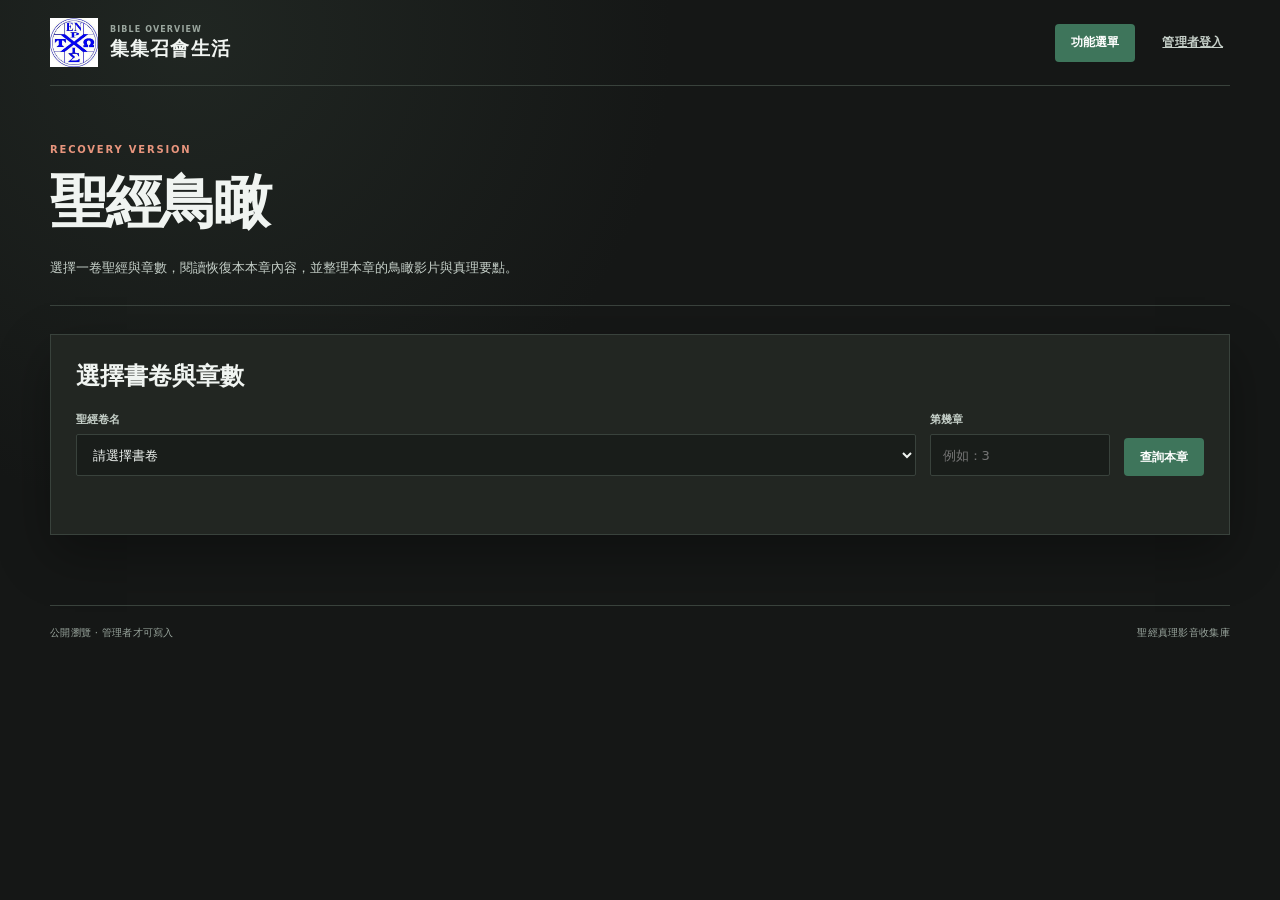
==== bible-overview.html @ 13c59e24 "Add files via upload" ====
<!doctype html>
<html lang="zh-Hant">
  <head>
    <meta charset="utf-8" />
    <meta name="viewport" content="width=device-width, initial-scale=1" />
    <title>聖經鳥瞰｜集集召會生活</title>
    <link rel="stylesheet" href="./styles.css?v=20261123-4" />
    <script src="./bible-overview.js?v=20261123-1" defer></script>
  </head>
  <body class="overview-page">
    <div class="app-shell">
      <header class="topbar">
        <a class="brand" href="./" aria-label="回到集集召會生活首頁">
          <img class="brand-mark" src="/manus-storage/church-logo_2bdca3e7.webp" data-fallback="./assets/church-logo.webp" onerror="if (this.dataset.fallback) { this.src = this.dataset.fallback; delete this.dataset.fallback; }" alt="" aria-hidden="true" />
          <span class="brand-text"><span class="eyebrow">BIBLE OVERVIEW</span><strong>集集召會生活</strong></span>
        </a>
        <div class="top-actions">
          <details class="site-menu">
            <summary class="button button-primary">功能選單</summary>
            <div class="site-menu-panel">
              <a href="./">影音首頁</a>
              <a href="./photos.html">照片首頁</a>
              <a class="admin-only" href="./verses.html" hidden>＋ 新增經節</a>
              <a class="admin-only" href="./photos.html?upload=1" hidden>＋ 新增照片</a>
              <a href="./bible-overview.html">聖經鳥瞰</a>
            </div>
          </details>
          <span id="adminName" class="admin-name"></span>
          <a class="button button-quiet" href="./">管理者登入</a>
        </div>
      </header>

      <main>
        <section class="overview-heading">
          <div><p class="eyebrow accent">RECOVERY VERSION</p><h1>聖經鳥瞰</h1><p>選擇一卷聖經與章數，閱讀恢復本本章內容，並整理本章的鳥瞰影片與真理要點。</p></div>
        </section>

        <section class="overview-panel overview-query-panel" aria-labelledby="overviewQueryTitle">
          <h2 id="overviewQueryTitle">選擇書卷與章數</h2>
          <form id="overviewQueryForm" class="overview-query-form">
            <label>聖經卷名<select id="overviewBookInput" required></select></label>
            <label>第幾章<input id="overviewChapterInput" type="number" min="1" step="1" inputmode="numeric" placeholder="例如：3" required /></label>
            <button id="overviewQueryButton" class="button button-primary" type="submit">查詢本章</button>
          </form>
          <p id="overviewMessage" class="overview-message" role="status" aria-live="polite"></p>
        </section>

        <section id="overviewContent" class="overview-content" hidden>
          <section class="overview-panel scripture-panel" aria-labelledby="scriptureTitle">
            <div class="overview-section-heading"><div><p class="section-label">SCRIPTURE</p><h2 id="scriptureTitle"></h2></div><a id="scriptureSource" class="overview-source" target="_blank" rel="noopener noreferrer">官方恢復本來源</a></div>
            <div id="scriptureText" class="scripture-text"></div>
          </section>

          <section class="overview-panel" aria-labelledby="overviewVideoTitle">
            <div class="overview-section-heading"><div><p class="section-label">VIDEO</p><h2 id="overviewVideoTitle">本章鳥瞰影片</h2></div></div>
            <div id="overviewVideoPlayer" class="overview-video-player empty-overview-block">尚未設定本章鳥瞰影片。</div>
            <div class="overview-admin-fields admin-only" hidden>
              <label>YouTube 影片網址<input id="overviewYoutubeUrl" type="url" placeholder="https://www.youtube.com/watch?v=…" /></label>
              <div class="overview-video-actions"><button id="overviewVideoInfoButton" class="button button-outline" type="button">讀取影片資料</button><span id="overviewVideoTitleValue" class="helper-text"></span></div>
            </div>
          </section>

          <section class="overview-panel" aria-labelledby="truthPointsTitle">
            <div class="overview-section-heading"><div><p class="section-label">TRUTH POINTS</p><h2 id="truthPointsTitle">本章聖經真理要點</h2></div></div>
            <div id="truthPointsDisplay" class="truth-points-display empty-overview-block">尚未整理本章真理要點。</div>
            <div class="overview-admin-fields admin-only" hidden><label>真理要點<textarea id="truthPointsInput" rows="9" placeholder="請輸入或貼上本章聖經真理要點，換行會保留。"></textarea></label></div>
          </section>

          <div class="overview-save-row admin-only" hidden><button id="overviewSaveButton" class="button button-primary" type="button">儲存本章鳥瞰</button><button id="overviewDeleteButton" class="button button-danger" type="button" hidden>刪除本章資料</button></div>
        </section>
      </main>
      <footer class="footer"><span>公開瀏覽 · 管理者才可寫入</span><span>聖經真理影音收集庫</span></footer>
    </div>
    <div id="overviewToast" class="toast" role="status" aria-live="polite"></div>
  </body>
</html>
---- styles.css ----
:root {
  --ink: #f0f4f1;
  --ink-soft: #c6d0c9;
  --muted: #9aa69e;
  --line: #39423c;
  --paper: #151716;
  --surface: #222622;
  --sage: #2b3930;
  --sage-deep: #91c6a6;
  --action: #3e755b;
  --coral: #e8957d;
  --yellow: #ddc46c;
  --shadow: 0 20px 50px rgba(0, 0, 0, 0.32);
  font-family: "Noto Sans TC", system-ui, sans-serif;
  color: var(--ink);
  background: var(--paper);
}

* { box-sizing: border-box; }
html { min-width: 320px; background: var(--paper); }
body { margin: 0; min-height: 100vh; background: radial-gradient(circle at 15% 4%, #202622 0, transparent 30rem), var(--paper); }
button, input, select, textarea { font: inherit; }
button, a { -webkit-tap-highlight-color: transparent; }
button { cursor: pointer; }
button:focus-visible, a:focus-visible, input:focus-visible, select:focus-visible, textarea:focus-visible { outline: 3px solid rgba(215, 115, 93, 0.35); outline-offset: 3px; }
[hidden] { display: none !important; }

.app-shell { width: min(1180px, calc(100% - 56px)); margin: 0 auto; }
.topbar { min-height: 86px; display: flex; align-items: center; justify-content: space-between; gap: 24px; border-bottom: 1px solid var(--line); }
.brand { display: inline-flex; align-items: center; gap: 12px; color: inherit; text-decoration: none; }
.brand-mark { display: block; flex: 0 0 auto; width: 48px; height: 49px; object-fit: contain; }
.brand-text { display: flex; flex-direction: column; line-height: 1.15; }
.brand-text strong { font-family: "Noto Serif TC", serif; font-size: 19px; letter-spacing: 0.06em; }
.eyebrow { margin: 0 0 9px; color: var(--muted); font-size: 10px; font-weight: 700; letter-spacing: 0.18em; }
.brand-text .eyebrow { margin-bottom: 4px; font-size: 8px; letter-spacing: 0.14em; }
.accent { color: var(--coral); }
.top-actions, .admin-actions { display: flex; align-items: center; gap: 10px; }
.site-menu { position: relative; z-index: 8; }
.site-menu summary { list-style: none; }
.site-menu summary::-webkit-details-marker { display: none; }
.site-menu-panel { position: absolute; top: calc(100% + 8px); right: 0; display: grid; min-width: 150px; padding: 7px; border: 1px solid var(--line); background: #202520; box-shadow: var(--shadow); }
.site-menu-panel a { display: block; padding: 10px 12px; color: var(--ink-soft); font-size: 12px; text-decoration: none; white-space: nowrap; }
.site-menu-panel a:hover, .site-menu-panel a:focus-visible { color: var(--ink); background: var(--sage); }
.status-pill { display: inline-flex; align-items: center; gap: 7px; color: var(--ink-soft); font-size: 12px; }
.status-dot { width: 7px; height: 7px; border-radius: 50%; background: var(--yellow); box-shadow: 0 0 0 4px rgba(240, 217, 140, 0.28); }
.status-pill.connected .status-dot { background: #56a57a; box-shadow: 0 0 0 4px rgba(86, 165, 122, 0.18); }
.button { display: inline-flex; align-items: center; justify-content: center; gap: 7px; min-height: 38px; padding: 0 15px; border: 1px solid transparent; border-radius: 4px; font-size: 12px; font-weight: 700; letter-spacing: 0.01em; transition: transform 160ms ease, background 160ms ease, border-color 160ms ease; }
.button:hover { transform: translateY(-1px); }
.button svg { width: 16px; height: 16px; fill: none; stroke: currentColor; stroke-width: 1.7; }
.button-primary { color: #fff; background: var(--action); }
.button-primary:hover { background: #315e48; }
.button-outline { color: var(--sage-deep); border-color: #587060; background: transparent; }
.button-outline:hover { background: var(--sage); }
.button-quiet { color: var(--ink-soft); background: transparent; border-color: transparent; padding-right: 6px; padding-left: 6px; }
.button-quiet:hover { color: var(--sage-deep); background: rgba(223, 234, 225, 0.65); }
.admin-name { max-width: 140px; overflow: hidden; color: var(--sage-deep); font-size: 12px; font-weight: 700; text-overflow: ellipsis; white-space: nowrap; }

.hero-section { display: flex; align-items: flex-end; justify-content: space-between; gap: 40px; min-height: 344px; padding: 76px 0 65px; }
.hero-copy { max-width: 750px; }
.hero-copy h1 { margin: 0; font-family: "Noto Serif TC", serif; font-size: clamp(46px, 7.4vw, 90px); font-weight: 900; letter-spacing: -0.08em; line-height: 1.09; }
.hero-copy h1 em { color: var(--sage-deep); font-style: normal; }
.hero-lede { max-width: 440px; margin: 28px 0 0 7px; color: var(--ink-soft); font-size: 14px; line-height: 1.9; }
.hero-note { display: flex; align-items: flex-start; gap: 13px; min-width: 132px; padding-bottom: 4px; color: var(--coral); font-family: "Noto Serif TC", serif; font-size: 13px; line-height: 1.75; transform: rotate(-4deg); }
.note-line { display: block; width: 27px; height: 1px; margin-top: 9px; background: var(--coral); }

.toolbar { display: flex; align-items: stretch; gap: 12px; padding: 11px; border: 1px solid var(--line); background: rgba(32, 38, 34, 0.92); box-shadow: 0 10px 24px rgba(0, 0, 0, 0.18); }
.search-field { display: flex; align-items: center; flex: 1; min-width: 180px; gap: 10px; padding: 0 14px; background: var(--surface); border: 1px solid transparent; }
.search-field:focus-within { border-color: #aac2b0; }
.search-field svg { width: 18px; height: 18px; flex: 0 0 auto; fill: none; stroke: var(--muted); stroke-width: 1.6; }
.search-field input { width: 100%; height: 42px; padding: 0; border: 0; outline: none; color: var(--ink); background: transparent; font-size: 13px; }
.search-field input::placeholder { color: #9ba6a0; }
.type-field { display: flex; align-items: center; gap: 8px; padding: 0 12px; border-left: 1px solid var(--line); }
.field-label { color: var(--muted); font-size: 11px; white-space: nowrap; }
.type-field select, .form-stack select { min-width: 110px; height: 40px; padding: 0 25px 0 3px; border: 0; color: var(--ink); background: transparent; outline: 0; font-size: 13px; }
.toolbar .button { align-self: center; white-space: nowrap; }

.collection-header { display: flex; align-items: flex-end; justify-content: space-between; gap: 24px; padding: 62px 0 24px; border-bottom: 1px solid var(--line); }
.collection-header h2 { margin: 0; font-family: "Noto Serif TC", serif; font-size: 30px; letter-spacing: -0.04em; }
.collection-meta { display: flex; align-items: center; gap: 18px; color: var(--muted); font-size: 12px; }

.demo-notice { display: flex; align-items: center; gap: 9px; min-height: 42px; margin: 16px 0 14px; padding: 0 12px; color: var(--ink-soft); background: rgba(240, 217, 140, 0.18); font-size: 11px; }
.latest-verse-section { margin: 22px 0 12px; padding: 22px 24px 20px; border: 1px solid #526b5a; border-left: 4px solid var(--sage-deep); background: linear-gradient(135deg, rgba(43, 57, 48, .92), rgba(34, 38, 34, .96)); }
.latest-verse-heading { display: flex; align-items: baseline; gap: 10px; }
.latest-verse-heading h2 { margin: 0; color: var(--ink); font-family: "Noto Serif TC", serif; font-size: 22px; }
.latest-verse-list { display: grid; gap: 16px; margin: 16px 0 18px; padding-left: 28px; }
.latest-verse-list li { padding-left: 7px; color: var(--sage-deep); }
.latest-verse-reference { margin-bottom: 4px; color: var(--sage-deep); font-size: 13px; font-weight: 700; }
.latest-verse-text { color: #f1f5f0; font-family: "Noto Serif TC", serif; font-size: clamp(17px, 2.2vw, 25px); line-height: 1.8; white-space: pre-line; }
.latest-verse-links { display: inline-flex; align-items: center; flex-wrap: wrap; gap: 12px; margin-top: 5px; }
.latest-verse-source { display: inline-block; color: var(--sage-deep); font-size: 11px; text-underline-offset: 3px; }
.latest-verse-speak { min-height: 28px; padding: 0 11px; font-size: 11px; }
.latest-verse-meta { display: flex; align-items: center; justify-content: space-between; gap: 12px; color: var(--ink-soft); font-size: 12px; }
.latest-verse-actions { display: inline-flex; align-items: center; gap: 14px; }
.latest-verse-actions .button { min-height: 32px; padding: 0 14px; font-size: 12px; }
.latest-verse-meta a { color: var(--sage-deep); text-underline-offset: 3px; }
.notice-icon { display: grid; place-items: center; width: 17px; height: 17px; flex: 0 0 auto; border: 1px solid #c8ad58; border-radius: 50%; color: #a1822e; font-family: serif; font-size: 12px; font-weight: 700; }
.text-button { margin-left: auto; padding: 0; border: 0; color: var(--sage-deep); background: transparent; font-size: 11px; font-weight: 700; text-decoration: underline; text-underline-offset: 3px; }
.text-button:hover { color: var(--coral); }

.featured-section { margin-top: 14px; padding-top: 0; }
.featured-heading { display: flex; align-items: flex-end; justify-content: space-between; gap: 20px; }
.featured-heading .eyebrow { margin-bottom: 7px; }
.featured-heading h2 { margin: 0; font-family: "Noto Serif TC", serif; font-size: 30px; letter-spacing: -0.04em; }
.featured-count { color: var(--sage-deep); font-size: 12px; }
.featured-section .featured-list { padding: 18px 0 8px; }
.featured-card { border-color: #536c5a; background: linear-gradient(135deg, rgba(43, 57, 48, 0.9), rgba(32, 38, 34, 0.98)); }
.featured-card:hover { border-color: var(--sage-deep); }
.featured-empty { grid-column: 1 / -1; display: flex; flex-direction: column; gap: 7px; padding: 25px 22px; border: 1px dashed #536257; color: var(--muted); background: rgba(43, 57, 48, 0.28); font-size: 11px; line-height: 1.7; }
.featured-empty strong { color: var(--ink-soft); font-family: "Noto Serif TC", serif; font-size: 16px; }
.featured-section + .toolbar { margin-top: 24px; padding-top: 18px; border-top-color: #596d5e; }

.media-list { display: grid; grid-template-columns: repeat(2, minmax(0, 1fr)); gap: 16px; padding: 18px 0 75px; }
.collection-list { grid-template-columns: 1fr; gap: 10px; }
.collection-list .media-card { display: grid; grid-template-columns: 132px minmax(0, 1fr); grid-template-rows: auto auto 1fr auto; column-gap: 18px; min-height: 0; padding: 14px 18px; }
.collection-list .media-card[data-open-player] { cursor: pointer; }
.collection-list .media-card[data-open-player]:focus-visible { outline: 2px solid var(--sage-deep); outline-offset: 3px; }
.collection-list .card-topline { grid-column: 1 / -1; grid-row: 1; }
.collection-list .media-thumb { grid-column: 1; grid-row: 2 / 5; width: 132px; height: 74px; margin: 12px 0 0; aspect-ratio: auto; }
.collection-list .media-card h3 { grid-column: 2; grid-row: 2; margin: 10px 0 4px; font-size: 17px; }
.collection-list .media-card p { grid-column: 2; grid-row: 3; font-size: 11px; line-height: 1.55; }
.collection-list .card-footer { grid-column: 2; grid-row: 4; padding-top: 8px; }
.collection-list .media-card:not(:has(.media-thumb)) h3,
.collection-list .media-card:not(:has(.media-thumb)) p,
.collection-list .media-card:not(:has(.media-thumb)) .card-footer { grid-column: 1 / -1; }
.media-card { display: flex; flex-direction: column; min-height: 216px; padding: 25px 26px 21px; border: 1px solid var(--line); background: rgba(32, 38, 34, 0.96); transition: transform 180ms ease, box-shadow 180ms ease, border-color 180ms ease; }
.media-card:hover { border-color: #63806d; box-shadow: var(--shadow); transform: translateY(-3px); }
.media-thumb { display: block; overflow: hidden; aspect-ratio: 16 / 9; margin: 14px -26px 20px; background: #2d3831; }
.media-thumb-link { color: inherit; cursor: pointer; }
.media-thumb-link img { transition: transform 180ms ease; }
.media-thumb-link:hover img { transform: scale(1.025); }
.media-thumb img { display: block; width: 100%; height: 100%; object-fit: cover; }
.media-player { overflow: hidden; background: #000; }
.media-player iframe, .media-player video { display: block; width: 100%; height: 100%; border: 0; }
.media-player video { background: #000; object-fit: contain; }
.card-topline { display: flex; align-items: center; justify-content: space-between; gap: 14px; }
.type-tag { display: inline-flex; align-items: center; min-height: 23px; padding: 0 9px; color: var(--sage-deep); background: var(--sage); font-size: 10px; font-weight: 700; }
.card-date { color: var(--muted); font-size: 10px; }
.media-card h3 { margin: 18px 0 10px; font-family: "Noto Serif TC", serif; font-size: 20px; line-height: 1.45; letter-spacing: -0.025em; }
.media-card p { display: -webkit-box; overflow: hidden; margin: 0; color: var(--ink-soft); font-size: 12px; line-height: 1.75; -webkit-box-orient: vertical; -webkit-line-clamp: 2; line-clamp: 2; }
.card-footer { display: flex; align-items: center; justify-content: space-between; gap: 10px; margin-top: auto; padding-top: 22px; }
.card-admin-actions { display: inline-flex; align-items: center; gap: 12px; }
.card-edit { padding: 4px 0; border: 0; color: var(--sage-deep); background: transparent; font-size: 11px; font-weight: 700; }
.card-edit:hover { color: var(--coral); }
.card-edit:disabled { opacity: 0.55; cursor: wait; }
.card-delete { padding: 4px 0; border: 0; color: var(--muted); background: transparent; font-size: 11px; font-weight: 700; }
.card-delete:hover { color: var(--coral); }
.card-delete:disabled { opacity: 0.55; cursor: wait; }
.watch-link { display: inline-flex; align-items: center; gap: 6px; color: var(--coral); font-size: 11px; font-weight: 700; text-decoration: none; }
.card-play { padding: 4px 0; border: 0; background: transparent; cursor: pointer; }
.watch-link::after { content: "↗"; font-size: 15px; line-height: 1; }
.empty-state { grid-column: 1 / -1; padding: 76px 24px; border: 1px dashed #55645a; color: var(--muted); text-align: center; }
.empty-state strong { display: block; margin-bottom: 8px; color: var(--ink-soft); font-family: "Noto Serif TC", serif; font-size: 19px; }

.footer { display: flex; justify-content: space-between; gap: 20px; padding: 20px 0 30px; border-top: 1px solid var(--line); color: var(--muted); font-size: 10px; letter-spacing: 0.03em; }
.sr-only { position: absolute; width: 1px; height: 1px; padding: 0; overflow: hidden; clip: rect(0, 0, 0, 0); white-space: nowrap; border: 0; }

.photo-page-heading { display: flex; align-items: flex-end; justify-content: space-between; gap: 24px; margin: 44px 0 24px; }
.photo-page-heading h1 { margin: 0; font-family: "Noto Serif TC", serif; font-size: clamp(34px, 5vw, 56px); letter-spacing: -0.06em; }
.photo-page-heading p { max-width: 470px; margin: 12px 0 0; color: var(--ink-soft); font-size: 13px; line-height: 1.8; }
.photo-heading-actions { display: flex; align-items: center; gap: 16px; color: var(--muted); font-size: 12px; }
.photo-login-panel { display: flex; align-items: center; justify-content: space-between; gap: 20px; margin: 0 0 22px; padding: 18px 20px; border: 1px solid #596d5e; background: rgba(43, 57, 48, 0.44); }
.photo-login-panel strong { color: var(--ink); font-family: "Noto Serif TC", serif; font-size: 17px; }
.photo-login-panel p { margin: 6px 0 0; color: var(--muted); font-size: 11px; }
.photo-login-panel .google-sign-in { min-height: 40px; margin: 0; }
.photo-upload-panel { margin: 0 0 24px; padding: 24px; border: 1px solid #536c5a; background: rgba(32, 38, 34, 0.96); }
.section-heading-row { display: flex; align-items: flex-start; justify-content: space-between; gap: 16px; }
.section-heading-row h2 { margin: 0; font-family: "Noto Serif TC", serif; font-size: 25px; }
.section-label { margin: 0 0 7px; color: var(--coral); font-size: 10px; font-weight: 700; letter-spacing: 0.18em; }
.photo-form { display: grid; gap: 15px; margin-top: 21px; }
.photo-form label { display: grid; gap: 7px; color: var(--ink-soft); font-size: 11px; font-weight: 700; }
.photo-form input[type="file"], .photo-form input[type="text"], .photo-form textarea { width: 100%; padding: 11px 12px; border: 1px solid var(--line); border-radius: 3px; color: var(--ink); background: #1b1e1b; outline: none; font-size: 13px; }
.photo-form input[type="file"] { padding: 9px 10px; }
.photo-form input:focus, .photo-form textarea:focus { border-color: var(--sage-deep); }
.photo-upload-preview { display: flex; flex-wrap: wrap; gap: 8px; min-height: 0; }
.photo-upload-file { display: inline-flex; flex-direction: column; gap: 3px; padding: 8px 10px; border: 1px solid var(--line); color: var(--ink-soft); background: var(--sage); font-size: 11px; }
.photo-upload-file small { color: var(--muted); font-size: 10px; }
.photo-form-actions { display: flex; align-items: center; justify-content: space-between; gap: 15px; }
.photo-grid { display: grid; grid-template-columns: repeat(4, minmax(0, 1fr)); gap: 14px; padding: 8px 0 24px; }
.photo-card { overflow: hidden; border: 1px solid var(--line); background: var(--surface); cursor: pointer; transition: border-color 160ms ease, transform 160ms ease, box-shadow 160ms ease; }
.photo-card:hover { border-color: #63806d; box-shadow: var(--shadow); transform: translateY(-2px); }
.photo-card-image { overflow: hidden; aspect-ratio: 4 / 3; background: #1b1e1b; }
.photo-card-image img { display: block; width: 100%; height: 100%; object-fit: cover; transition: transform 180ms ease; }
.photo-card:hover .photo-card-image img { transform: scale(1.025); }
.photo-card-image.image-failed::after { display: grid; place-items: center; height: 100%; color: var(--muted); content: "照片目前無法載入"; font-size: 11px; }
.photo-card-image.image-failed img { display: none; }
.photo-card-info { padding: 12px 13px 13px; }
.photo-card-info h2 { overflow: hidden; margin: 0 0 6px; color: var(--ink); font-family: "Noto Serif TC", serif; font-size: 15px; line-height: 1.45; text-overflow: ellipsis; white-space: nowrap; }
.photo-card-info p { display: -webkit-box; overflow: hidden; min-height: 0; margin: 0 0 9px; color: var(--ink-soft); font-size: 11px; line-height: 1.6; -webkit-box-orient: vertical; -webkit-line-clamp: 2; line-clamp: 2; }
.photo-card-info time { color: var(--muted); font-size: 10px; }
.photo-card-meta { display: flex; align-items: center; justify-content: space-between; gap: 10px; min-height: 19px; }
.photo-card-actions { display: inline-flex; align-items: center; gap: 10px; margin: 0; }
.photo-card-actions button { padding: 4px 9px; border: 0; border-radius: 3px; color: #fff; font-size: 10px; font-weight: 700; cursor: pointer; }
.photo-card-actions .photo-edit-button { background: var(--action); }
.photo-card-actions .photo-edit-button:hover { background: #315e48; }
.photo-card-actions .photo-delete-button { background: #b84949; }
.photo-card-actions .photo-delete-button:hover { background: #963838; }
.photo-load-more-wrap { display: flex; justify-content: center; padding: 6px 0 70px; }
.photo-viewer-backdrop { position: fixed; z-index: 40; inset: 0; display: grid; place-items: center; padding: 30px; background: rgba(7, 10, 8, 0.88); }
.photo-viewer-close { position: fixed; z-index: 41; top: 18px; right: 24px; width: 38px; height: 38px; border: 1px solid var(--line); border-radius: 50%; color: var(--ink); background: rgba(32, 38, 34, 0.9); font-size: 26px; line-height: 1; }
.photo-viewer-content { display: grid; gap: 13px; width: min(100%, 1100px); max-height: calc(100vh - 60px); margin: 0; }
.photo-viewer-toolbar { display: flex; align-items: center; justify-content: flex-end; gap: 7px; }
.photo-viewer-tool, .photo-viewer-download { min-width: 38px; height: 34px; padding: 0 10px; border: 1px solid #52635a; border-radius: 3px; color: var(--ink); background: rgba(32, 38, 34, 0.96); font-size: 12px; text-decoration: none; }
.photo-viewer-tool { cursor: pointer; }
.photo-viewer-tool:hover, .photo-viewer-download:hover { border-color: var(--sage-deep); background: #2b3930; }
.photo-viewer-zoom { min-width: 52px; color: var(--ink-soft); font-size: 11px; text-align: center; }
.photo-viewer-reset { margin-left: 5px; }
.photo-viewer-download { display: inline-flex; align-items: center; justify-content: center; margin-left: 5px; background: var(--action); }
.photo-viewer-image-frame { overflow: auto; display: grid; place-items: center; min-height: 180px; max-height: calc(100vh - 190px); background: rgba(0, 0, 0, 0.2); }
.photo-viewer-content img { display: block; width: auto; max-width: 100%; max-height: calc(100vh - 210px); object-fit: contain; transform: scale(1); transform-origin: center center; transition: transform 160ms ease; }
.photo-viewer-content figcaption { display: flex; flex-direction: column; gap: 4px; color: var(--ink-soft); font-size: 12px; line-height: 1.6; }
.photo-viewer-content figcaption strong { color: var(--ink); font-family: "Noto Serif TC", serif; font-size: 17px; }
body.viewer-open { overflow: hidden; }

.modal-backdrop { position: fixed; z-index: 20; inset: 0; display: grid; place-items: center; padding: 22px; background: rgba(24, 41, 33, 0.42); backdrop-filter: blur(5px); }
.modal { position: relative; width: min(100%, 470px); max-height: calc(100vh - 44px); overflow: auto; padding: 35px; background: var(--surface); box-shadow: 0 30px 70px rgba(0, 0, 0, 0.5); }
.player-modal { width: min(100%, 900px); padding: 28px; }
.player-modal h2 { margin-bottom: 18px; padding-right: 28px; overflow: hidden; font-size: 22px; text-overflow: ellipsis; white-space: nowrap; }
.floating-player { overflow: hidden; aspect-ratio: 16 / 9; background: #000; }
.floating-player iframe, .floating-player video { display: block; width: 100%; height: 100%; border: 0; background: #000; }
.modal h2 { margin: 0; font-family: "Noto Serif TC", serif; font-size: 28px; letter-spacing: -0.04em; }
.modal-intro { margin: 12px 0 24px; color: var(--ink-soft); font-size: 12px; line-height: 1.8; }
.modal-close { position: absolute; top: 15px; right: 17px; width: 30px; height: 30px; padding: 0; border: 0; color: var(--muted); background: transparent; font-size: 25px; font-weight: 300; line-height: 1; }
.google-sign-in { min-height: 40px; margin: 0 0 11px; }
.inline-message { min-height: 18px; margin: 8px 0; color: var(--coral); font-size: 11px; line-height: 1.6; }
.connection-details { margin-top: 18px; border-top: 1px solid var(--line); padding-top: 17px; }
.connection-details summary { color: var(--sage-deep); cursor: pointer; font-size: 12px; font-weight: 700; }
.form-stack { display: grid; gap: 15px; margin-top: 18px; }
.compact-stack { gap: 10px; }
.form-stack label { display: grid; gap: 7px; color: var(--ink-soft); font-size: 11px; font-weight: 700; }
.form-stack input, .form-stack textarea { width: 100%; padding: 11px 12px; border: 1px solid var(--line); border-radius: 2px; color: var(--ink); background: #191d1a; outline: none; font-size: 13px; font-weight: 400; }
.form-stack input:focus, .form-stack textarea:focus, .form-stack select:focus { border-color: #8cad98; box-shadow: 0 0 0 3px rgba(140, 173, 152, 0.14); }
.form-stack textarea { resize: vertical; line-height: 1.6; }
.form-stack select { width: 100%; height: 42px; padding: 0 10px; border: 1px solid var(--line); background: #191d1a; }
.verse-page main { padding-bottom: 70px; }
.verse-page .page-heading { display: flex; align-items: end; justify-content: space-between; gap: 20px; padding: 58px 0 26px; border-bottom: 1px solid var(--line); }
.verse-page .page-heading h1 { margin: 0; font-family: "Noto Serif TC", serif; font-size: clamp(30px, 5vw, 52px); }
.verse-panel { max-width: 720px; margin: 28px auto 0; padding: 26px; border: 1px solid var(--line); background: var(--surface); box-shadow: var(--shadow); }
.verse-panel .form-actions { display: flex; justify-content: space-between; gap: 12px; margin-top: 4px; }
.verse-entry { padding: 17px; border: 1px solid var(--line); background: rgba(25, 29, 26, .72); }
.verse-entry h3 { margin: 0 0 14px; color: var(--ink); font-family: "Noto Serif TC", serif; font-size: 17px; }
.verse-entry .required, .verse-entry .optional { margin-left: 6px; color: var(--coral); font-family: "Noto Sans TC", sans-serif; font-size: 11px; font-weight: 400; }
.verse-entry .optional { color: var(--muted); }
.verse-number-fields { display: grid; grid-template-columns: 1fr 1fr; gap: 12px; margin-top: 12px; }
.verse-preview { margin-top: 26px; padding: 22px; border-top: 1px solid var(--line); background: rgba(43, 57, 48, .55); }
.verse-preview h2 { margin: 0 0 14px; font-family: "Noto Serif TC", serif; font-size: 22px; }
.verse-preview blockquote { margin: 0 0 14px; color: var(--ink); font-family: "Noto Serif TC", serif; font-size: 20px; line-height: 1.85; white-space: pre-line; }
.verse-preview-list { display: grid; gap: 18px; margin: 0; padding-left: 24px; }
.verse-preview-list li { padding-left: 5px; color: var(--sage-deep); }
.verse-preview-list strong { color: var(--ink); }
.verse-preview-list blockquote { margin: 8px 0; }
.verse-preview .verse-source { color: var(--sage-deep); font-size: 12px; }
.verse-message { min-height: 22px; margin-top: 12px; color: var(--coral); font-size: 12px; line-height: 1.6; }
.overview-page main { padding-bottom: 70px; }
.overview-heading { padding: 58px 0 26px; border-bottom: 1px solid var(--line); }
.overview-heading h1 { margin: 0; font-family: "Noto Serif TC", serif; font-size: clamp(34px, 5vw, 58px); letter-spacing: -0.06em; }
.overview-heading p:last-child { max-width: 620px; margin: 14px 0 0; color: var(--ink-soft); font-size: 13px; line-height: 1.8; }
.overview-panel { margin: 24px auto 0; padding: 25px; border: 1px solid var(--line); background: var(--surface); box-shadow: var(--shadow); }
.overview-query-panel { margin-top: 28px; }
.overview-panel h2 { margin: 0; font-family: "Noto Serif TC", serif; font-size: 24px; }
.overview-query-form { display: grid; grid-template-columns: minmax(0, 1fr) 180px auto; align-items: end; gap: 14px; margin-top: 20px; }
.overview-query-form label, .overview-admin-fields label { display: grid; gap: 7px; color: var(--ink-soft); font-size: 11px; font-weight: 700; }
.overview-query-form input, .overview-query-form select, .overview-admin-fields input, .overview-admin-fields textarea { width: 100%; padding: 11px 12px; border: 1px solid var(--line); border-radius: 2px; color: var(--ink); background: #191d1a; outline: none; font-size: 13px; font-weight: 400; }
.overview-query-form input, .overview-query-form select { height: 42px; }
.overview-query-form input:focus, .overview-query-form select:focus, .overview-admin-fields input:focus, .overview-admin-fields textarea:focus { border-color: #8cad98; box-shadow: 0 0 0 3px rgba(140, 173, 152, 0.14); }
.overview-message { min-height: 20px; margin: 13px 0 0; color: var(--coral); font-size: 12px; }
.overview-content { display: grid; gap: 20px; }
.overview-section-heading { display: flex; align-items: flex-start; justify-content: space-between; gap: 18px; }
.overview-section-heading h2 { font-size: 26px; }
.overview-source { color: var(--sage-deep); font-size: 11px; text-underline-offset: 3px; }
.scripture-text { margin-top: 20px; padding: 20px; background: rgba(43, 57, 48, .45); color: #f1f5f0; font-family: "Noto Serif TC", serif; font-size: 18px; line-height: 1.9; }
.scripture-text p { margin: 0 0 10px; white-space: pre-line; }
.scripture-text p:last-child { margin-bottom: 0; }
.scripture-verse-number { display: inline-block; min-width: 2.1em; margin-right: 7px; color: var(--sage-deep); font-family: "Noto Sans TC", sans-serif; font-size: 12px; font-weight: 700; vertical-align: .2em; }
.overview-video-player { overflow: hidden; aspect-ratio: 16 / 9; margin-top: 18px; background: #000; }
.overview-video-player iframe { display: block; width: 100%; height: 100%; border: 0; }
.empty-overview-block { display: grid; place-items: center; min-height: 100px; padding: 20px; color: var(--muted); background: rgba(25, 29, 26, .65); font-size: 12px; }
.overview-admin-fields { display: grid; gap: 13px; margin-top: 18px; }
.overview-admin-fields textarea { resize: vertical; line-height: 1.7; }
.overview-video-actions { display: flex; align-items: center; gap: 13px; }
.overview-save-row { display: flex; justify-content: flex-end; gap: 10px; margin: 22px 0 60px; }
.button-danger { color: #fff; background: #b84949; }
.button-danger:hover { background: #963838; }
.truth-points-display { min-height: 100px; margin-top: 18px; color: var(--ink-soft); line-height: 1.85; white-space: pre-line; }
@media (max-width: 640px) { .overview-heading { padding-top: 38px; } .overview-panel { padding: 18px; } .overview-query-form { grid-template-columns: 1fr; } .overview-query-form .button { width: 100%; } .overview-section-heading { flex-direction: column; } .scripture-text { padding: 14px; font-size: 16px; } .overview-video-actions, .overview-save-row { align-items: stretch; flex-direction: column; } .overview-save-row .button { width: 100%; } }
@media (max-width: 640px) { .latest-verse-section { padding: 18px; } .latest-verse-meta { align-items: flex-start; flex-direction: column; } .verse-page .page-heading { align-items: flex-start; flex-direction: column; } .verse-panel { padding: 18px; } .verse-panel .form-actions { align-items: stretch; flex-direction: column-reverse; } }
.required { color: var(--coral); }
.helper-text { margin: 0; color: var(--muted); font-size: 10px; line-height: 1.6; }
.media-top-action { display: flex; align-items: center; justify-content: space-between; margin: 18px 0 -2px; }
.form-actions { display: flex; justify-content: flex-end; gap: 9px; margin-top: 4px; }
.preview-login { display: flex; align-items: center; justify-content: space-between; gap: 10px; margin-top: 25px; padding-top: 14px; border-top: 1px solid var(--line); color: var(--muted); font-size: 10px; }
.preview-login .text-button { margin-left: 0; }
.type-management { margin-top: 25px; border-top: 1px solid var(--line); padding-top: 17px; }
.section-label { margin: 0 0 9px; color: var(--muted); font-size: 10px; font-weight: 700; letter-spacing: 0.08em; }
.type-list { display: grid; gap: 7px; }
.type-row { display: flex; align-items: center; justify-content: space-between; gap: 12px; min-height: 34px; padding: 0 10px; border: 1px solid var(--line); color: var(--ink-soft); background: #191d1a; font-size: 12px; }
.type-row-actions { display: inline-flex; align-items: center; gap: 12px; }
.type-edit { padding: 4px 0; border: 0; color: var(--sage-deep); background: transparent; font-size: 11px; font-weight: 700; }
.type-edit:hover { color: var(--coral); }
.type-edit:disabled { opacity: 0.55; cursor: wait; }
.type-delete { padding: 4px 0; border: 0; color: var(--muted); background: transparent; font-size: 11px; font-weight: 700; }
.type-delete:hover { color: var(--coral); }
.type-delete:disabled { opacity: 0.55; cursor: wait; }
code { padding: 2px 4px; color: var(--sage-deep); background: var(--sage); font-family: ui-monospace, monospace; font-size: 0.9em; }
.toast { position: fixed; z-index: 30; right: 24px; bottom: 24px; max-width: min(340px, calc(100% - 48px)); padding: 12px 15px; color: #fff; background: var(--ink); box-shadow: 0 15px 35px rgba(20, 38, 29, 0.22); font-size: 12px; opacity: 0; pointer-events: none; transform: translateY(10px); transition: opacity 180ms ease, transform 180ms ease; }
.toast.show { opacity: 1; transform: translateY(0); }

@media (max-width: 760px) {
  .app-shell { width: min(100% - 32px, 600px); }
  .topbar { min-height: 74px; }
  .top-actions { gap: 5px; }
  .status-pill { display: none; }
  .button-quiet { font-size: 11px; }
  .hero-section { display: block; min-height: auto; padding: 58px 0 48px; }
  .hero-copy h1 { font-size: clamp(44px, 14vw, 70px); }
  .hero-lede { margin-top: 22px; font-size: 13px; }
  .hero-note { margin: 31px 0 0 7px; }
  .toolbar { display: grid; grid-template-columns: 1fr 1fr; }
  .search-field { grid-column: 1 / -1; }
  .type-field { border-left: 0; border-top: 1px solid var(--line); }
  .toolbar .button { min-height: 40px; }
  .collection-header { align-items: flex-start; padding-top: 44px; }
  .collection-meta { flex-direction: column; align-items: flex-end; gap: 12px; }
  .media-list { grid-template-columns: 1fr; }
  .collection-list .media-card { grid-template-columns: 96px minmax(0, 1fr); column-gap: 12px; padding: 12px; }
  .collection-list .media-thumb { width: 96px; height: 54px; }
  .collection-list .media-card h3 { font-size: 15px; }
  .featured-heading { align-items: flex-start; }
  .photo-page-heading { display: block; margin-top: 34px; }
  .photo-heading-actions { justify-content: space-between; margin-top: 20px; }
  .photo-login-panel { display: block; }
  .photo-login-panel .google-sign-in { margin-top: 14px; }
  .photo-grid { grid-template-columns: repeat(2, minmax(0, 1fr)); gap: 10px; }
  .photo-upload-panel { padding: 18px; }
  .photo-form-actions { align-items: flex-end; }
  .photo-viewer-backdrop { padding: 18px; }
  .footer { display: block; line-height: 1.8; }
  .footer span { display: block; }
  .footer span + span { margin-top: 4px; }
}

@media (max-width: 460px) {
  .brand-mark { width: 42px; height: 43px; }
  .brand-text .eyebrow { display: none; }
  .brand-text strong { font-size: 17px; }
  .admin-name { display: none; }
  .hero-copy h1 { letter-spacing: -0.1em; }
  .demo-notice { align-items: flex-start; padding: 11px 12px; line-height: 1.6; }
  .demo-notice .text-button { align-self: center; }
  .modal { padding: 28px 22px; }
}
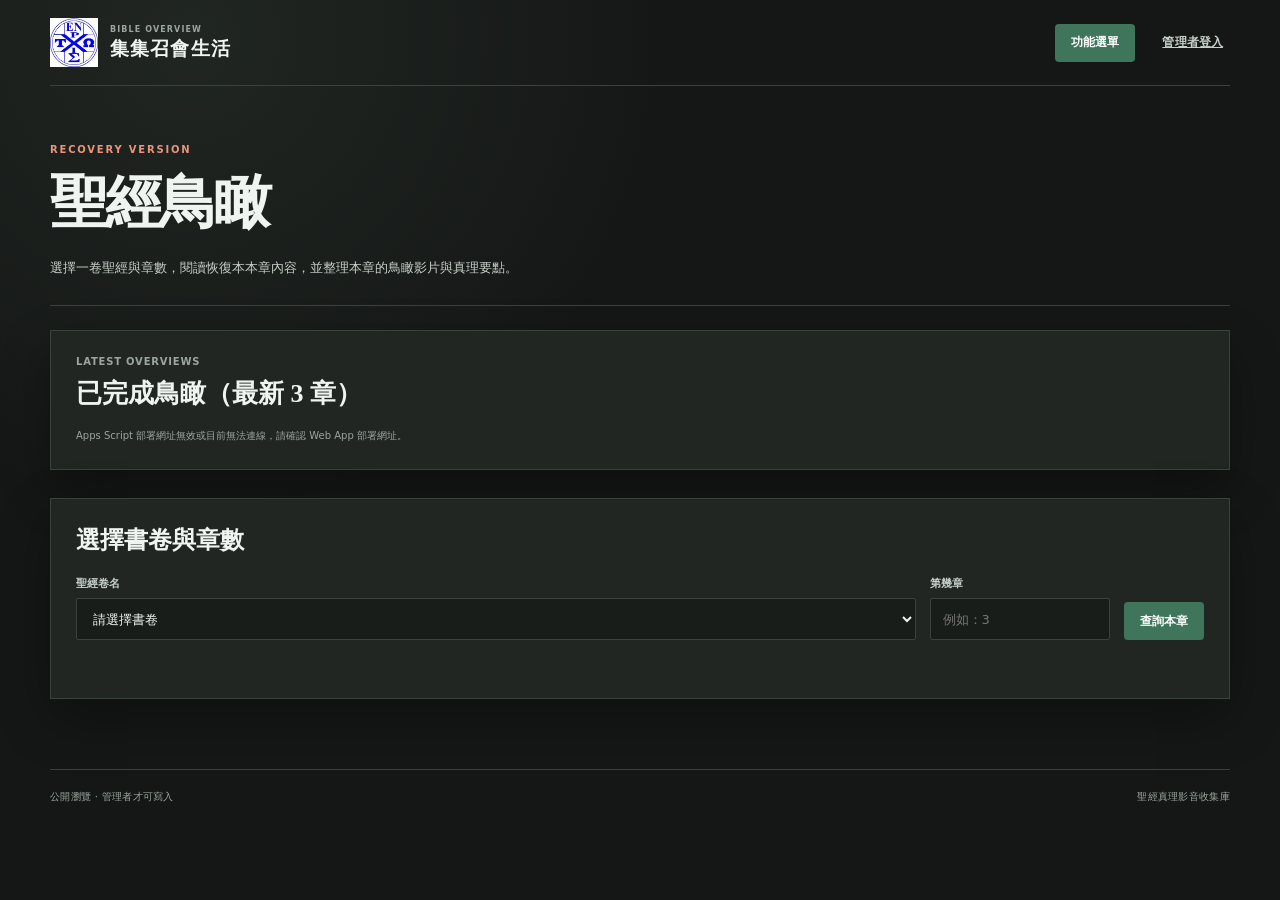
==== commit 4215dca1: "Add files via upload" ====
--- a/bible-overview.html
+++ b/bible-overview.html
@@ -4,8 +4,8 @@
     <meta charset="utf-8" />
     <meta name="viewport" content="width=device-width, initial-scale=1" />
     <title>聖經鳥瞰｜集集召會生活</title>
-    <link rel="stylesheet" href="./styles.css?v=20261123-4" />
-    <script src="./bible-overview.js?v=20261123-1" defer></script>
+    <link rel="stylesheet" href="./styles.css?v=20261126-1" />
+    <script src="./bible-overview.js?v=20261123-3" defer></script>
   </head>
   <body class="overview-page">
     <div class="app-shell">
@@ -26,13 +26,19 @@
             </div>
           </details>
           <span id="adminName" class="admin-name"></span>
-          <a class="button button-quiet" href="./">管理者登入</a>
+          <a id="loginButton" class="button button-quiet" href="./">管理者登入</a>
+          <button id="logoutButton" class="button button-quiet" type="button" hidden>登出</button>
         </div>
       </header>
 
       <main>
         <section class="overview-heading">
           <div><p class="eyebrow accent">RECOVERY VERSION</p><h1>聖經鳥瞰</h1><p>選擇一卷聖經與章數，閱讀恢復本本章內容，並整理本章的鳥瞰影片與真理要點。</p></div>
+        </section>
+
+        <section class="overview-panel overview-index-panel" aria-labelledby="overviewIndexTitle">
+          <div class="overview-section-heading"><div><p class="section-label">LATEST OVERVIEWS</p><h2 id="overviewIndexTitle">已完成鳥瞰（最新 3 章）</h2></div></div>
+          <div id="overviewIndexList" class="overview-index-list"><p class="helper-text">正在讀取鳥瞰目錄…</p></div>
         </section>
 
         <section class="overview-panel overview-query-panel" aria-labelledby="overviewQueryTitle">
--- a/styles.css
+++ b/styles.css
@@ -256,6 +256,12 @@
 .overview-heading p:last-child { max-width: 620px; margin: 14px 0 0; color: var(--ink-soft); font-size: 13px; line-height: 1.8; }
 .overview-panel { margin: 24px auto 0; padding: 25px; border: 1px solid var(--line); background: var(--surface); box-shadow: var(--shadow); }
 .overview-query-panel { margin-top: 28px; }
+.overview-index-panel { margin-top: 24px; }
+.overview-index-list { display: grid; gap: 9px; margin-top: 17px; }
+.overview-index-item { display: flex; align-items: center; justify-content: space-between; gap: 16px; width: 100%; padding: 13px 15px; border: 1px solid var(--line); color: var(--ink-soft); background: #191d1a; text-align: left; transition: border-color 160ms ease, background 160ms ease, transform 160ms ease; }
+.overview-index-item:hover, .overview-index-item:focus-visible { border-color: var(--sage-deep); background: rgba(43, 57, 48, .72); transform: translateX(2px); }
+.overview-index-item strong { color: var(--ink); font-family: "Noto Serif TC", serif; font-size: 16px; }
+.overview-index-item span { overflow: hidden; color: var(--muted); font-size: 11px; text-overflow: ellipsis; white-space: nowrap; }
 .overview-panel h2 { margin: 0; font-family: "Noto Serif TC", serif; font-size: 24px; }
 .overview-query-form { display: grid; grid-template-columns: minmax(0, 1fr) 180px auto; align-items: end; gap: 14px; margin-top: 20px; }
 .overview-query-form label, .overview-admin-fields label { display: grid; gap: 7px; color: var(--ink-soft); font-size: 11px; font-weight: 700; }
@@ -267,7 +273,7 @@
 .overview-section-heading { display: flex; align-items: flex-start; justify-content: space-between; gap: 18px; }
 .overview-section-heading h2 { font-size: 26px; }
 .overview-source { color: var(--sage-deep); font-size: 11px; text-underline-offset: 3px; }
-.scripture-text { margin-top: 20px; padding: 20px; background: rgba(43, 57, 48, .45); color: #f1f5f0; font-family: "Noto Serif TC", serif; font-size: 18px; line-height: 1.9; }
+.scripture-text { margin-top: 20px; padding: 20px; background: rgba(43, 57, 48, .45); color: #f1f5f0; font-family: "Noto Serif TC", serif; font-size: 22px; line-height: 1.9; }
 .scripture-text p { margin: 0 0 10px; white-space: pre-line; }
 .scripture-text p:last-child { margin-bottom: 0; }
 .scripture-verse-number { display: inline-block; min-width: 2.1em; margin-right: 7px; color: var(--sage-deep); font-family: "Noto Sans TC", sans-serif; font-size: 12px; font-weight: 700; vertical-align: .2em; }
@@ -280,8 +286,8 @@
 .overview-save-row { display: flex; justify-content: flex-end; gap: 10px; margin: 22px 0 60px; }
 .button-danger { color: #fff; background: #b84949; }
 .button-danger:hover { background: #963838; }
-.truth-points-display { min-height: 100px; margin-top: 18px; color: var(--ink-soft); line-height: 1.85; white-space: pre-line; }
-@media (max-width: 640px) { .overview-heading { padding-top: 38px; } .overview-panel { padding: 18px; } .overview-query-form { grid-template-columns: 1fr; } .overview-query-form .button { width: 100%; } .overview-section-heading { flex-direction: column; } .scripture-text { padding: 14px; font-size: 16px; } .overview-video-actions, .overview-save-row { align-items: stretch; flex-direction: column; } .overview-save-row .button { width: 100%; } }
+.truth-points-display { min-height: 100px; margin-top: 18px; color: var(--ink-soft); font-size: 22px; line-height: 1.85; white-space: pre-line; }
+@media (max-width: 640px) { .overview-heading { padding-top: 38px; } .overview-panel { padding: 18px; } .overview-query-form { grid-template-columns: 1fr; } .overview-query-form .button { width: 100%; } .overview-section-heading { flex-direction: column; } .overview-index-item { align-items: flex-start; flex-direction: column; gap: 5px; } .overview-index-item span { max-width: 100%; } .scripture-text { padding: 14px; font-size: 20px; } .overview-video-actions, .overview-save-row { align-items: stretch; flex-direction: column; } .overview-save-row .button { width: 100%; } }
 @media (max-width: 640px) { .latest-verse-section { padding: 18px; } .latest-verse-meta { align-items: flex-start; flex-direction: column; } .verse-page .page-heading { align-items: flex-start; flex-direction: column; } .verse-panel { padding: 18px; } .verse-panel .form-actions { align-items: stretch; flex-direction: column-reverse; } }
 .required { color: var(--coral); }
 .helper-text { margin: 0; color: var(--muted); font-size: 10px; line-height: 1.6; }
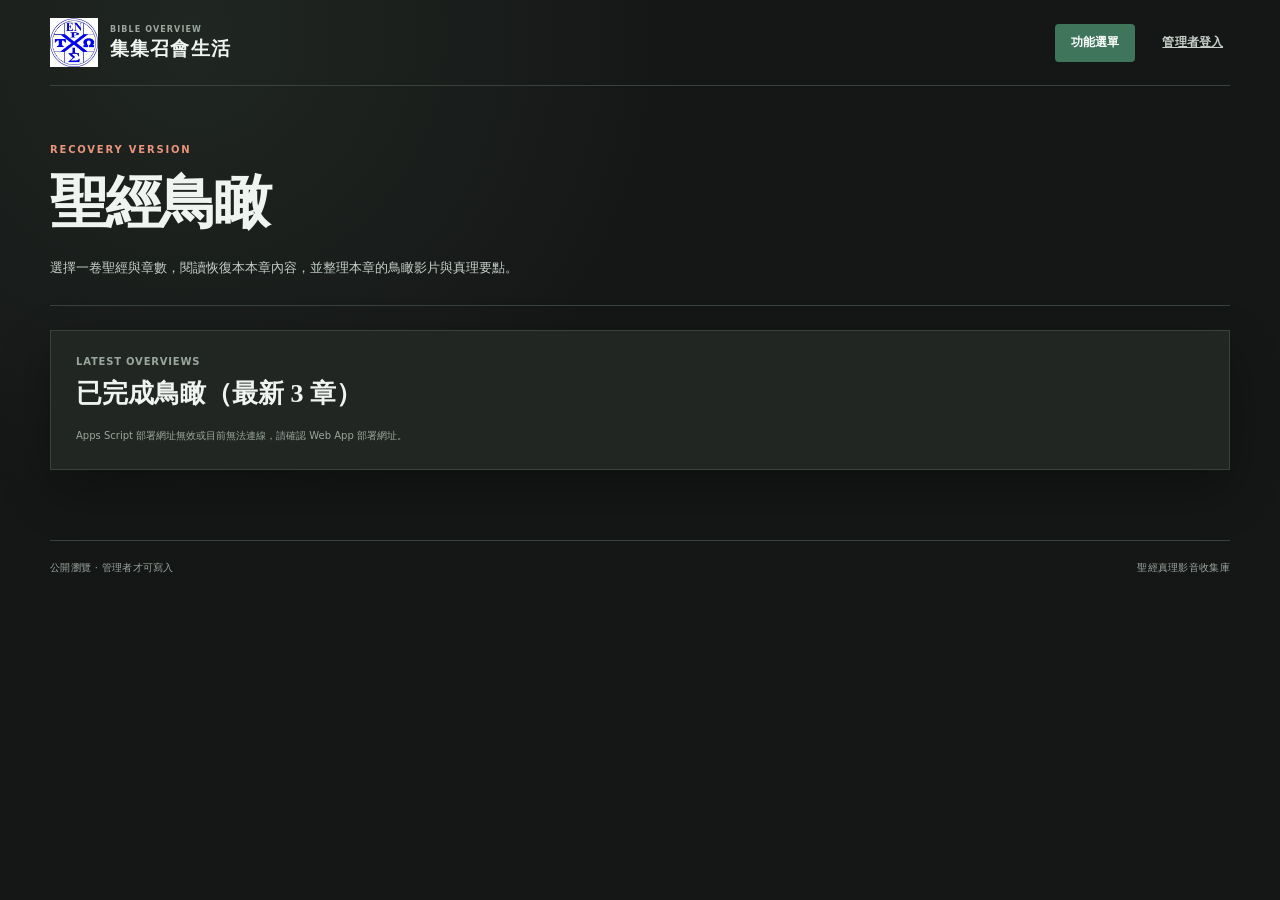
==== commit 0afc4e72: "Add files via upload" ====
--- a/bible-overview.html
+++ b/bible-overview.html
@@ -4,8 +4,8 @@
     <meta charset="utf-8" />
     <meta name="viewport" content="width=device-width, initial-scale=1" />
     <title>聖經鳥瞰｜集集召會生活</title>
-    <link rel="stylesheet" href="./styles.css?v=20261126-1" />
-    <script src="./bible-overview.js?v=20261123-3" defer></script>
+    <link rel="stylesheet" href="./styles.css?v=20261126-2" />
+    <script src="./bible-overview.js?v=20261126-6" defer></script>
   </head>
   <body class="overview-page">
     <div class="app-shell">
@@ -41,7 +41,7 @@
           <div id="overviewIndexList" class="overview-index-list"><p class="helper-text">正在讀取鳥瞰目錄…</p></div>
         </section>
 
-        <section class="overview-panel overview-query-panel" aria-labelledby="overviewQueryTitle">
+        <section class="overview-panel overview-query-panel admin-only" aria-labelledby="overviewQueryTitle" hidden>
           <h2 id="overviewQueryTitle">選擇書卷與章數</h2>
           <form id="overviewQueryForm" class="overview-query-form">
             <label>聖經卷名<select id="overviewBookInput" required></select></label>
@@ -52,13 +52,8 @@
         </section>
 
         <section id="overviewContent" class="overview-content" hidden>
-          <section class="overview-panel scripture-panel" aria-labelledby="scriptureTitle">
-            <div class="overview-section-heading"><div><p class="section-label">SCRIPTURE</p><h2 id="scriptureTitle"></h2></div><a id="scriptureSource" class="overview-source" target="_blank" rel="noopener noreferrer">官方恢復本來源</a></div>
-            <div id="scriptureText" class="scripture-text"></div>
-          </section>
-
           <section class="overview-panel" aria-labelledby="overviewVideoTitle">
-            <div class="overview-section-heading"><div><p class="section-label">VIDEO</p><h2 id="overviewVideoTitle">本章鳥瞰影片</h2></div></div>
+            <div class="overview-section-heading"><div><p class="section-label">VIDEO</p><h2 id="overviewVideoTitle">烏瞰影片</h2></div></div>
             <div id="overviewVideoPlayer" class="overview-video-player empty-overview-block">尚未設定本章鳥瞰影片。</div>
             <div class="overview-admin-fields admin-only" hidden>
               <label>YouTube 影片網址<input id="overviewYoutubeUrl" type="url" placeholder="https://www.youtube.com/watch?v=…" /></label>
@@ -66,8 +61,13 @@
             </div>
           </section>
 
+          <section class="overview-panel scripture-panel" aria-labelledby="scriptureTitle">
+            <div class="overview-section-heading"><div><p class="section-label">SCRIPTURE</p><h2 id="scriptureTitle">聖經內容</h2></div><a id="scriptureSource" class="overview-source" target="_blank" rel="noopener noreferrer">官方恢復本來源</a></div>
+            <div id="scriptureText" class="scripture-text"></div>
+          </section>
+
           <section class="overview-panel" aria-labelledby="truthPointsTitle">
-            <div class="overview-section-heading"><div><p class="section-label">TRUTH POINTS</p><h2 id="truthPointsTitle">本章聖經真理要點</h2></div></div>
+            <div class="overview-section-heading"><div><p class="section-label">TRUTH POINTS</p><h2 id="truthPointsTitle">真理要點</h2></div></div>
             <div id="truthPointsDisplay" class="truth-points-display empty-overview-block">尚未整理本章真理要點。</div>
             <div class="overview-admin-fields admin-only" hidden><label>真理要點<textarea id="truthPointsInput" rows="9" placeholder="請輸入或貼上本章聖經真理要點，換行會保留。"></textarea></label></div>
           </section>
--- a/styles.css
+++ b/styles.css
@@ -110,6 +110,10 @@
 .featured-section + .toolbar { margin-top: 24px; padding-top: 18px; border-top-color: #596d5e; }
 
 .media-list { display: grid; grid-template-columns: repeat(2, minmax(0, 1fr)); gap: 16px; padding: 18px 0 75px; }
+.media-range-row { display: flex; justify-content: center; gap: 9px; margin: -52px 0 34px; }
+.media-range-button { min-height: 36px; padding: 0 16px; border: 1px solid var(--line); color: var(--ink-soft); background: transparent; font-size: 12px; font-weight: 700; }
+.media-range-button:hover, .media-range-button.is-active { border-color: var(--sage-deep); color: #fff; background: var(--action); }
+.media-range-button:disabled { opacity: .55; cursor: wait; }
 .collection-list { grid-template-columns: 1fr; gap: 10px; }
 .collection-list .media-card { display: grid; grid-template-columns: 132px minmax(0, 1fr); grid-template-rows: auto auto 1fr auto; column-gap: 18px; min-height: 0; padding: 14px 18px; }
 .collection-list .media-card[data-open-player] { cursor: pointer; }
@@ -327,6 +331,8 @@
   .collection-header { align-items: flex-start; padding-top: 44px; }
   .collection-meta { flex-direction: column; align-items: flex-end; gap: 12px; }
   .media-list { grid-template-columns: 1fr; }
+  .media-range-row { flex-wrap: wrap; margin-top: -42px; }
+  .media-range-button { flex: 1 1 30%; min-width: 92px; padding-right: 10px; padding-left: 10px; }
   .collection-list .media-card { grid-template-columns: 96px minmax(0, 1fr); column-gap: 12px; padding: 12px; }
   .collection-list .media-thumb { width: 96px; height: 54px; }
   .collection-list .media-card h3 { font-size: 15px; }
